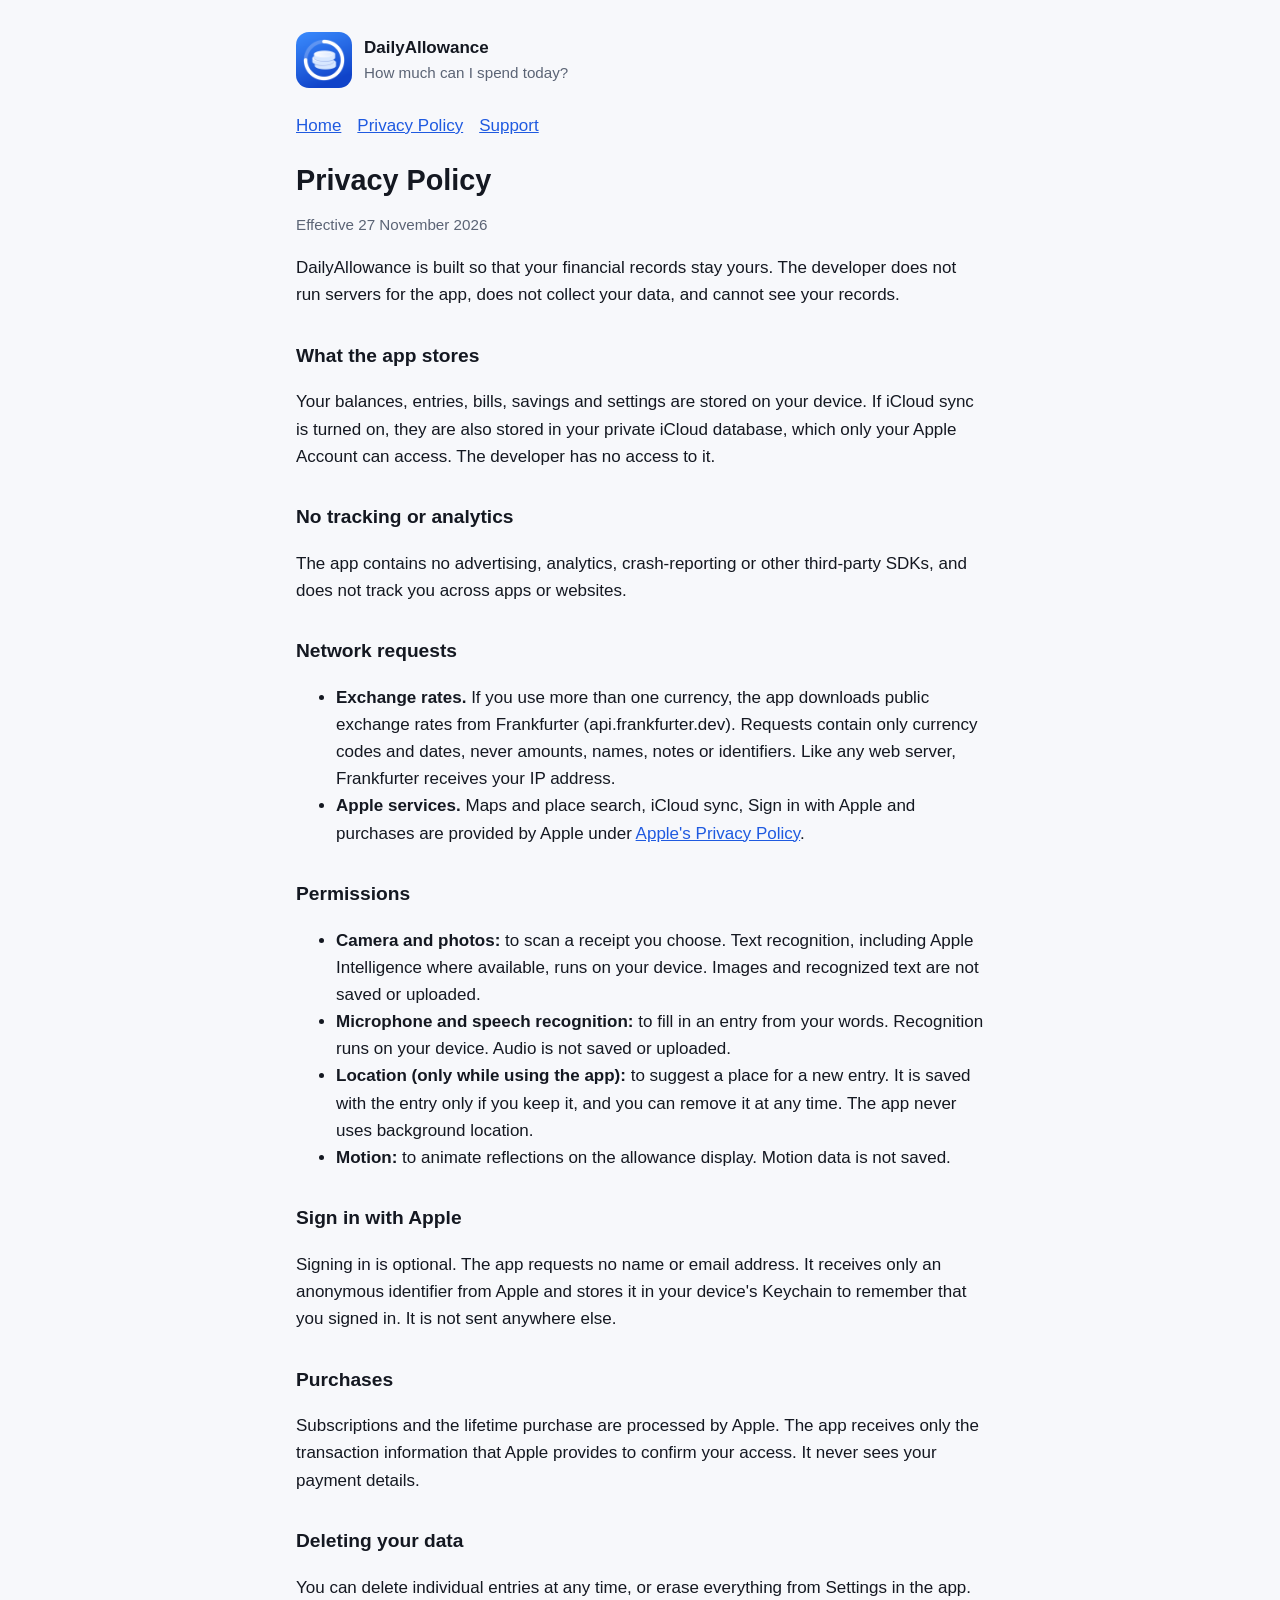
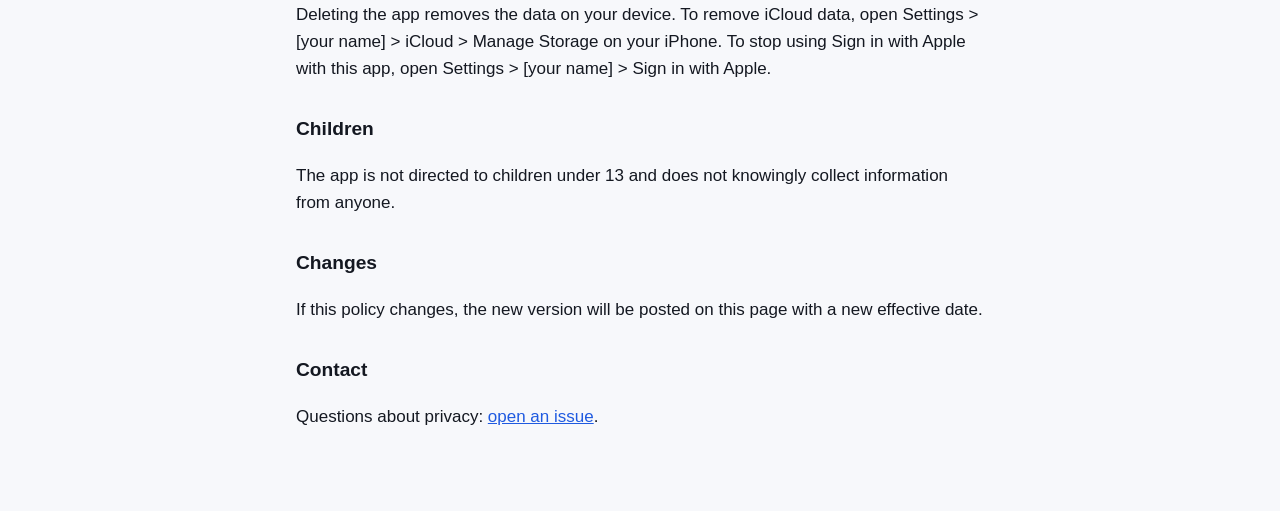
==== privacy.html @ 713a2825 "docs: add DailyAllowance privacy policy and support pages" ====
<!doctype html>
<html lang="en">
<head>
<meta charset="utf-8">
<meta name="viewport" content="width=device-width, initial-scale=1">
<link rel="stylesheet" href="style.css">
<title>Privacy Policy</title>
</head>
<body><main>
<header><img src="icon.png" alt=""><div><strong>DailyAllowance</strong><div class="muted">How much can I spend today?</div></div></header>
<nav><a href="index.html">Home</a><a href="privacy.html">Privacy Policy</a><a href="support.html">Support</a></nav>
<h1>Privacy Policy</h1>
<p class="muted">Effective 27 November 2026</p>
<p>DailyAllowance is built so that your financial records stay yours. The developer does not run servers for the app, does not collect your data, and cannot see your records.</p>

<h2>What the app stores</h2>
<p>Your balances, entries, bills, savings and settings are stored on your device. If iCloud sync is turned on, they are also stored in your private iCloud database, which only your Apple Account can access. The developer has no access to it.</p>

<h2>No tracking or analytics</h2>
<p>The app contains no advertising, analytics, crash-reporting or other third-party SDKs, and does not track you across apps or websites.</p>

<h2>Network requests</h2>
<ul>
<li><strong>Exchange rates.</strong> If you use more than one currency, the app downloads public exchange rates from Frankfurter (api.frankfurter.dev). Requests contain only currency codes and dates, never amounts, names, notes or identifiers. Like any web server, Frankfurter receives your IP address.</li>
<li><strong>Apple services.</strong> Maps and place search, iCloud sync, Sign in with Apple and purchases are provided by Apple under <a href="https://www.apple.com/legal/privacy/">Apple's Privacy Policy</a>.</li>
</ul>

<h2>Permissions</h2>
<ul>
<li><strong>Camera and photos:</strong> to scan a receipt you choose. Text recognition, including Apple Intelligence where available, runs on your device. Images and recognized text are not saved or uploaded.</li>
<li><strong>Microphone and speech recognition:</strong> to fill in an entry from your words. Recognition runs on your device. Audio is not saved or uploaded.</li>
<li><strong>Location (only while using the app):</strong> to suggest a place for a new entry. It is saved with the entry only if you keep it, and you can remove it at any time. The app never uses background location.</li>
<li><strong>Motion:</strong> to animate reflections on the allowance display. Motion data is not saved.</li>
</ul>

<h2>Sign in with Apple</h2>
<p>Signing in is optional. The app requests no name or email address. It receives only an anonymous identifier from Apple and stores it in your device's Keychain to remember that you signed in. It is not sent anywhere else.</p>

<h2>Purchases</h2>
<p>Subscriptions and the lifetime purchase are processed by Apple. The app receives only the transaction information that Apple provides to confirm your access. It never sees your payment details.</p>

<h2>Deleting your data</h2>
<p>You can delete individual entries at any time, or erase everything from Settings in the app. Deleting the app removes the data on your device. To remove iCloud data, open Settings &gt; [your name] &gt; iCloud &gt; Manage Storage on your iPhone. To stop using Sign in with Apple with this app, open Settings &gt; [your name] &gt; Sign in with Apple.</p>

<h2>Children</h2>
<p>The app is not directed to children under 13 and does not knowingly collect information from anyone.</p>

<h2>Changes</h2>
<p>If this policy changes, the new version will be posted on this page with a new effective date.</p>

<h2>Contact</h2>
<p>Questions about privacy: <a href="https://github.com/sergiu811/dailyallowance-site/issues">open an issue</a>.</p>
</main></body>
</html>
---- style.css ----
:root { --bg: #f7f8fb; --text: #141821; --muted: #5b6475; --card: #ffffff; --accent: #1f5ae0; --line: #e3e6ee; }
@media (prefers-color-scheme: dark) { :root { --bg: #0b0f17; --text: #eef1f7; --muted: #a3acbd; --card: #141a26; --accent: #6ea2ff; --line: #262e3d; } }
* { box-sizing: border-box; }
body { margin: 0; background: var(--bg); color: var(--text); font: 17px/1.6 -apple-system, BlinkMacSystemFont, "Segoe UI", sans-serif; }
main { max-width: 720px; margin: 0 auto; padding: 32px 16px 64px; }
header { display: flex; align-items: center; gap: 12px; margin-bottom: 24px; }
header img { width: 56px; height: 56px; border-radius: 13px; }
h1 { font-size: 1.8rem; margin: 0; line-height: 1.2; }
h2 { font-size: 1.2rem; margin: 32px 0 8px; }
p, li { color: var(--text); }
.muted { color: var(--muted); font-size: 0.95rem; }
a { color: var(--accent); }
nav { display: flex; gap: 16px; flex-wrap: wrap; margin: 8px 0 24px; }
section.card { background: var(--card); border: 1px solid var(--line); border-radius: 16px; padding: 4px 20px 16px; margin-top: 16px; }
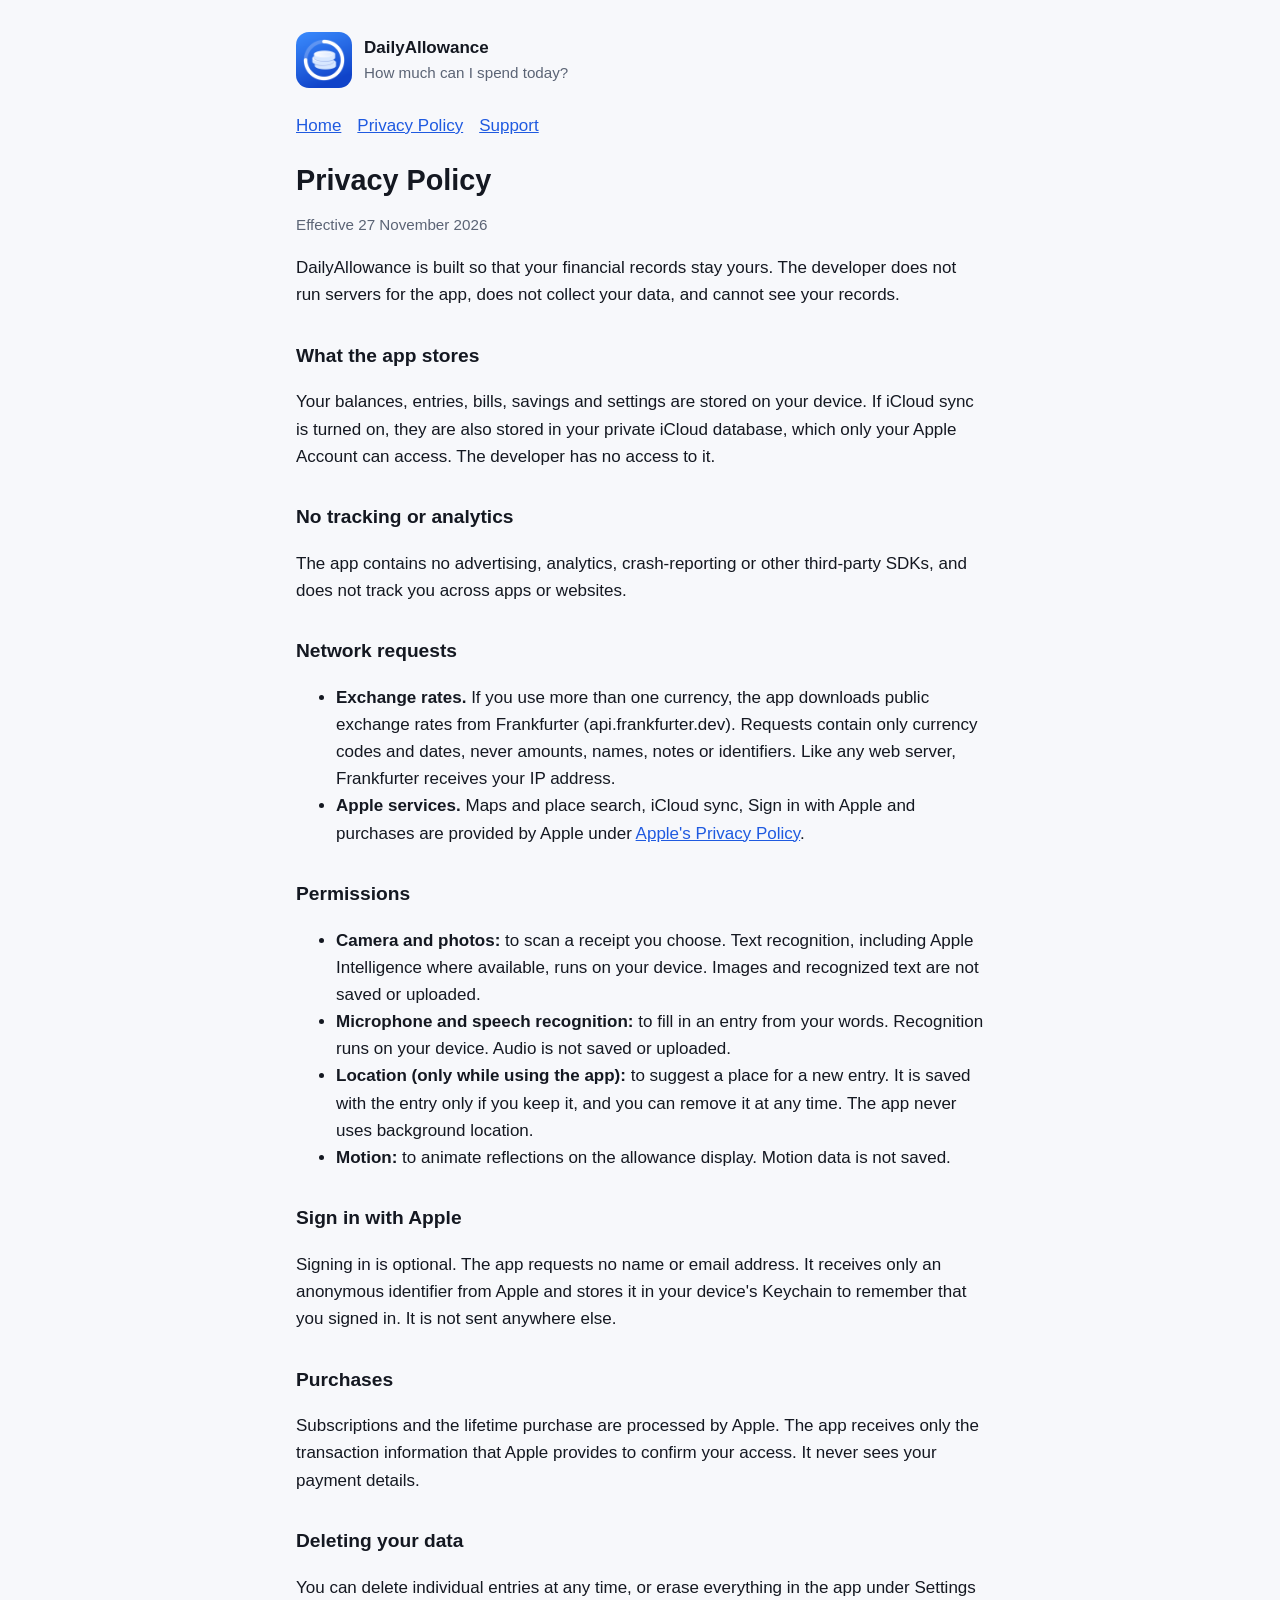
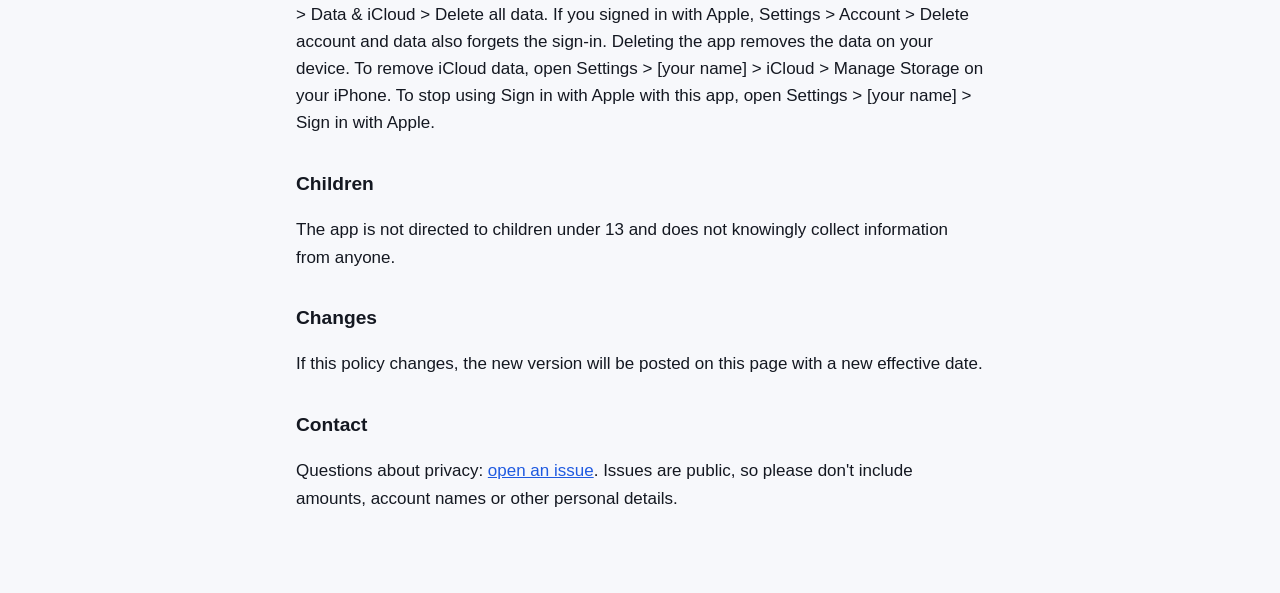
==== commit de2abcf3: "docs: name the in-app delete path in the privacy policy" ====
--- a/privacy.html
+++ b/privacy.html
@@ -40,7 +40,7 @@
 <p>Subscriptions and the lifetime purchase are processed by Apple. The app receives only the transaction information that Apple provides to confirm your access. It never sees your payment details.</p>
 
 <h2>Deleting your data</h2>
-<p>You can delete individual entries at any time, or erase everything from Settings in the app. Deleting the app removes the data on your device. To remove iCloud data, open Settings &gt; [your name] &gt; iCloud &gt; Manage Storage on your iPhone. To stop using Sign in with Apple with this app, open Settings &gt; [your name] &gt; Sign in with Apple.</p>
+<p>You can delete individual entries at any time, or erase everything in the app under Settings &gt; Data &amp; iCloud &gt; Delete all data. If you signed in with Apple, Settings &gt; Account &gt; Delete account and data also forgets the sign-in. Deleting the app removes the data on your device. To remove iCloud data, open Settings &gt; [your name] &gt; iCloud &gt; Manage Storage on your iPhone. To stop using Sign in with Apple with this app, open Settings &gt; [your name] &gt; Sign in with Apple.</p>
 
 <h2>Children</h2>
 <p>The app is not directed to children under 13 and does not knowingly collect information from anyone.</p>
@@ -49,6 +49,6 @@
 <p>If this policy changes, the new version will be posted on this page with a new effective date.</p>
 
 <h2>Contact</h2>
-<p>Questions about privacy: <a href="https://github.com/sergiu811/dailyallowance-site/issues">open an issue</a>.</p>
+<p>Questions about privacy: <a href="https://github.com/sergiu811/dailyallowance-site/issues">open an issue</a>. Issues are public, so please don't include amounts, account names or other personal details.</p>
 </main></body>
 </html>
